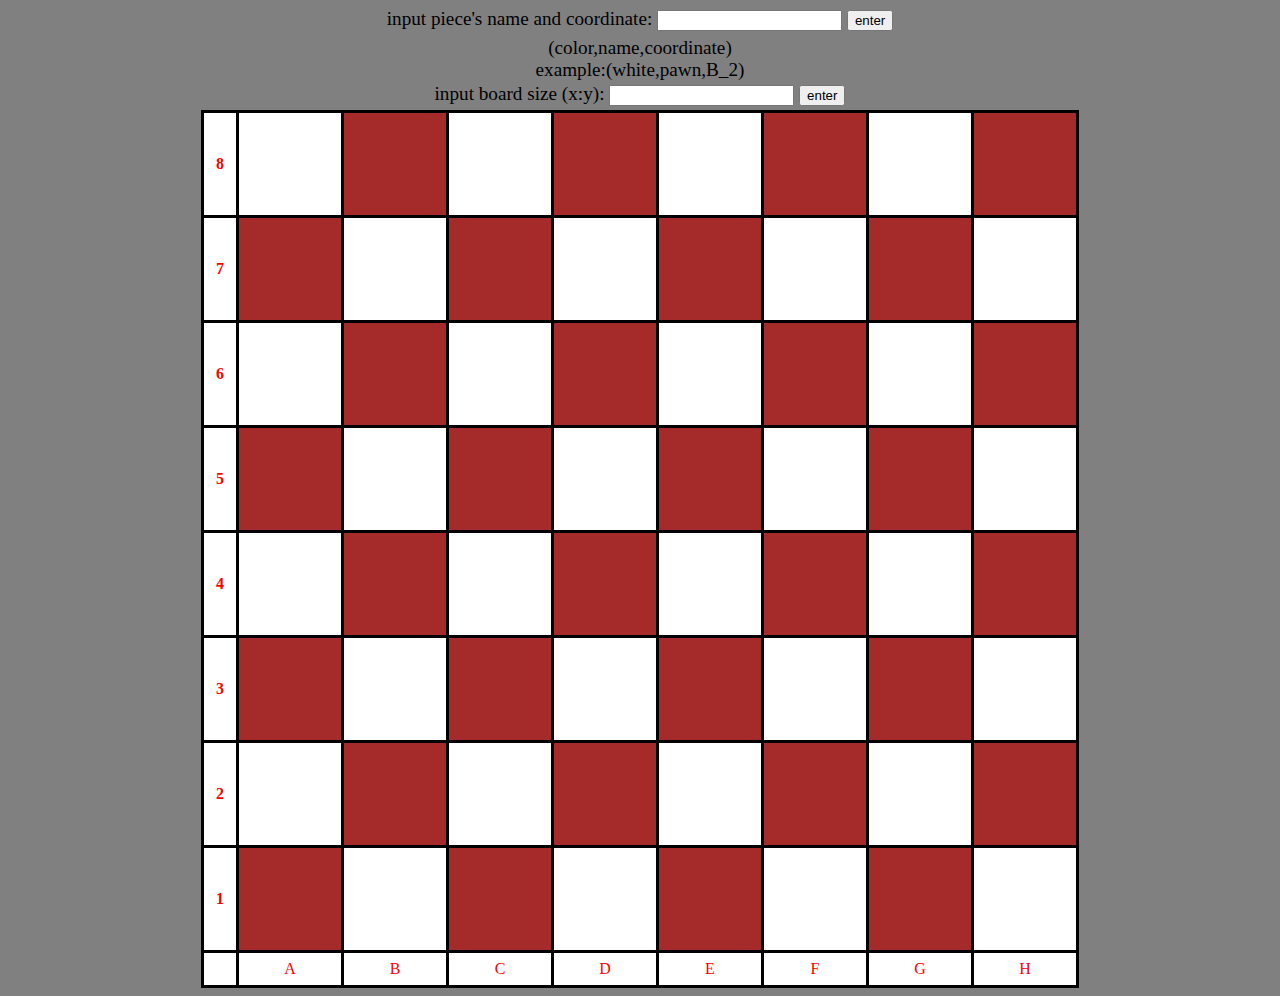
==== index.html @ dbb922a7 "big change" ====
<!DOCTYPE html>
<html>
    <head>
        <meta charset="UTF-8">
        <title>classes</title>
        <script src="https://ajax.googleapis.com/ajax/libs/jquery/3.5.1/jquery.min.js"></script>
        <link rel="stylesheet" href="./content/styles/style.css">
    </head>
    <body>
        <div id="coordinate">
            <p id="show"></p>   
        </div>
        <div id="main">
            <label for="piece">input piece's name and coordinate:</label>
            <input type="text" id="piece">
            <button id="enter">enter</button>
            <p class="text">(color,name,coordinate)<br>example:(white,pawn,B_2)</p>
            <label for="piece">input board size (x:y):</label>
            <input type="text" id="board">
            <button id="size">enter</button>
        </div>
        <div id="table_div"></div>
        <script src="./content/scripts/constant.js"></script>
        <script src="./content/scripts/createBoard.js"></script>
        <script src="./content/scripts/chessBoardController.js"></script>
        <script src="./content/scripts/chessBoardModel.js"></script>
        <script src="./content/scripts/chessBoardView.js"></script>
    </body>
</html>
---- content/styles/style.css ----
body {
    background-color:grey;
}
input {
margin-bottom: 4px;
}
.text{
    margin-top: 2px;
    margin-bottom: 2px;
}
table{
    border-collapse: collapse;
    margin-left: auto;
    margin-right: auto;
}
.tray{
    border-collapse: collapse;
    border: 3px solid;
    width: 100px;
    height: 100px;
        
}
.brown{
    background-color:brown;
}
.white{
    background-color:white;
}
img{
    margin:auto;
    display: block;
    width: 90px;
    height: 90px;
    text-align: center;
}
.letters{
    background-color:white;
    border-collapse: collapse;
    border: 3px solid;
    width: 30px;
    height: 30px;
    text-align: center;
    color:red;
    border-color: black;
}
.numbers{
    background-color:white;
    border-collapse: collapse;
    border: 3px solid;
    width: 30px;
    height: 30px;
    text-align: center;
    color:red;
    border-color: black;
}
#main{
    text-align: center;
    font-size: larger;
}
#coordinate{
    width: 400px;
    height: 600px;
    position: absolute;
    margin-top: 120px;
    margin-left: 120px;
}
#show{
    font-size: larger;
    color: white;
}
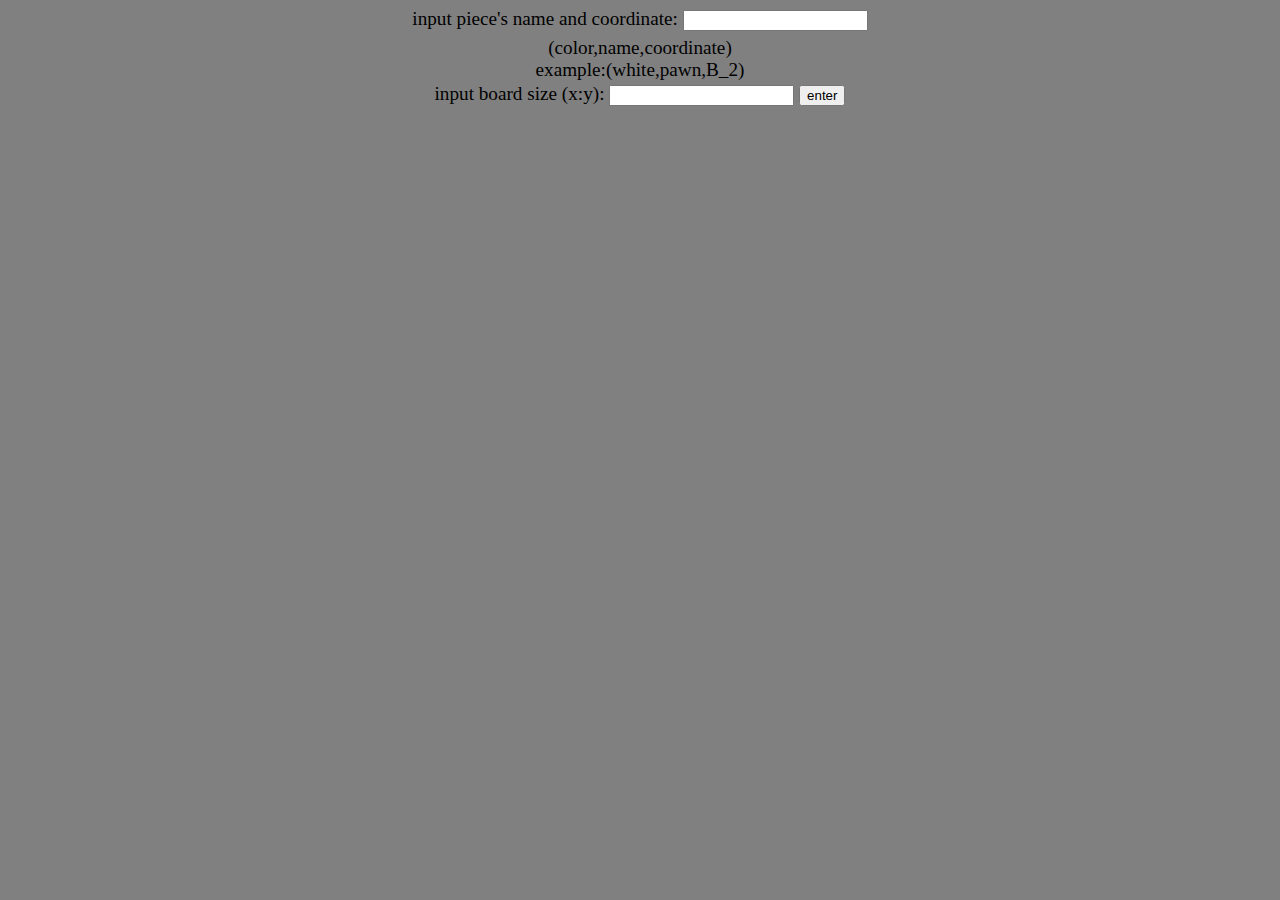
==== commit 0f3aa885: "change" ====
--- a/index.html
+++ b/index.html
@@ -1,6 +1,7 @@
 <!DOCTYPE html>
 <html>
     <head>
+        <meta name="viewport" content="width=device-width, initial-scale=1.0"> 
         <meta charset="UTF-8">
         <title>classes</title>
         <script src="https://ajax.googleapis.com/ajax/libs/jquery/3.5.1/jquery.min.js"></script>
@@ -13,14 +14,14 @@
         <div id="main">
             <label for="piece">input piece's name and coordinate:</label>
             <input type="text" id="piece">
-            <button id="enter">enter</button>
             <p class="text">(color,name,coordinate)<br>example:(white,pawn,B_2)</p>
             <label for="piece">input board size (x:y):</label>
             <input type="text" id="board">
             <button id="size">enter</button>
         </div>
-        <div id="table_div"></div>
+        <center><div id="table_div"></div></center>
         <script src="./content/scripts/constant.js"></script>
+        <script src="./content/scripts/chessGameView.js"></script>
         <script src="./content/scripts/createBoard.js"></script>
         <script src="./content/scripts/chessBoardController.js"></script>
         <script src="./content/scripts/chessBoardModel.js"></script>
--- a/content/styles/style.css
+++ b/content/styles/style.css
@@ -10,15 +10,13 @@
 }
 table{
     border-collapse: collapse;
-    margin-left: auto;
-    margin-right: auto;
+
 }
 .tray{
     border-collapse: collapse;
     border: 3px solid;
     width: 100px;
     height: 100px;
-        
 }
 .brown{
     background-color:brown;
@@ -29,8 +27,8 @@
 img{
     margin:auto;
     display: block;
-    width: 90px;
-    height: 90px;
+    width: 85px;
+    height: 85px;
     text-align: center;
 }
 .letters{
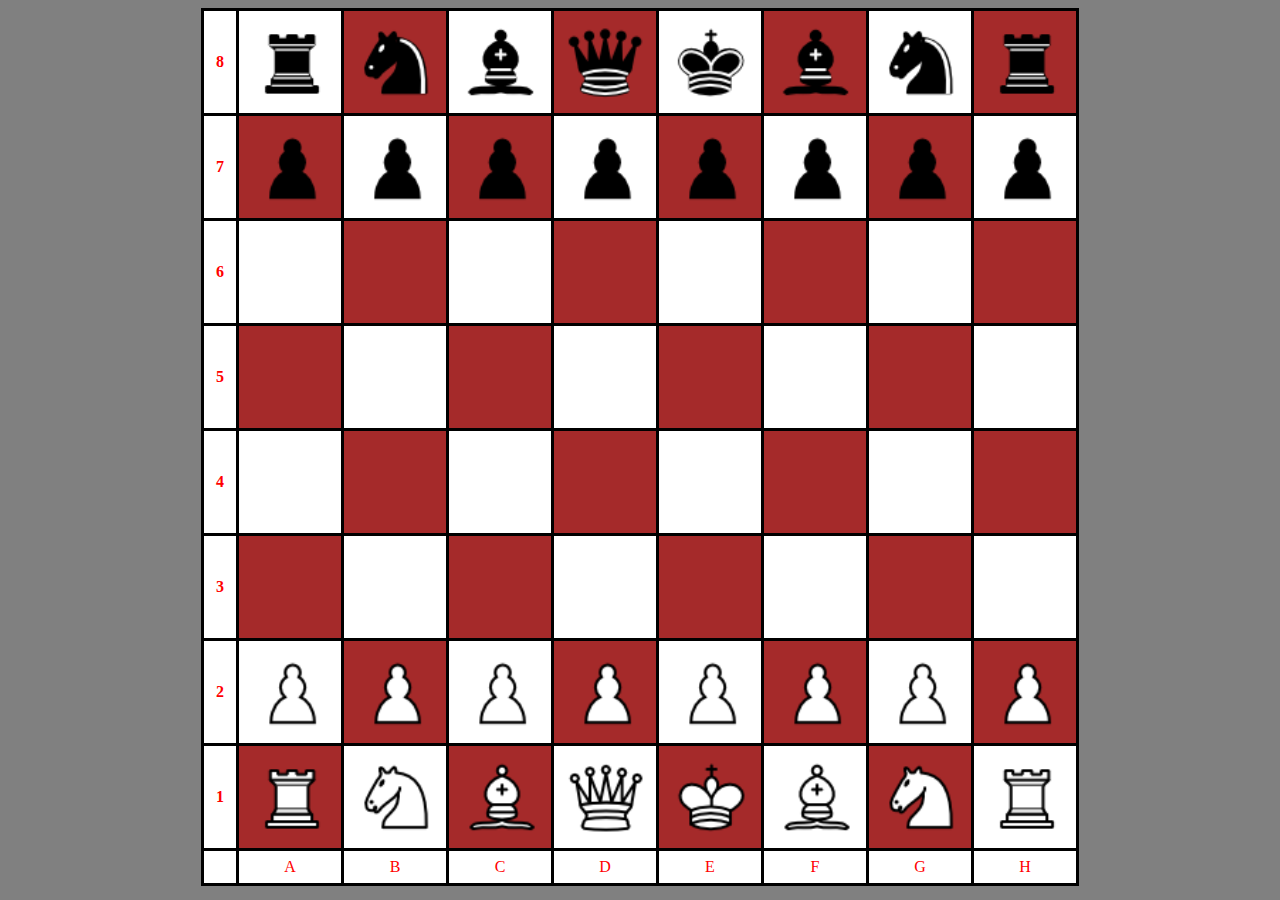
==== commit 9564317d: "change" ====
--- a/index.html
+++ b/index.html
@@ -8,19 +8,10 @@
         <link rel="stylesheet" href="./content/styles/style.css">
     </head>
     <body>
-        <div id="coordinate">
-            <p id="show"></p>   
-        </div>
-        <div id="main">
-            <label for="piece">input piece's name and coordinate:</label>
-            <input type="text" id="piece">
-            <p class="text">(color,name,coordinate)<br>example:(white,pawn,B_2)</p>
-            <label for="piece">input board size (x:y):</label>
-            <input type="text" id="board">
-            <button id="size">enter</button>
-        </div>
         <center><div id="table_div"></div></center>
         <script src="./content/scripts/constant.js"></script>
+        <script src="./content/scripts/json.js"></script>
+        <script src="./content/scripts/chessBoardStartingPosition.js"></script>
         <script src="./content/scripts/chessGameView.js"></script>
         <script src="./content/scripts/createBoard.js"></script>
         <script src="./content/scripts/chessBoardController.js"></script>
--- a/content/styles/style.css
+++ b/content/styles/style.css
@@ -65,4 +65,4 @@
 #show{
     font-size: larger;
     color: white;
-}+}
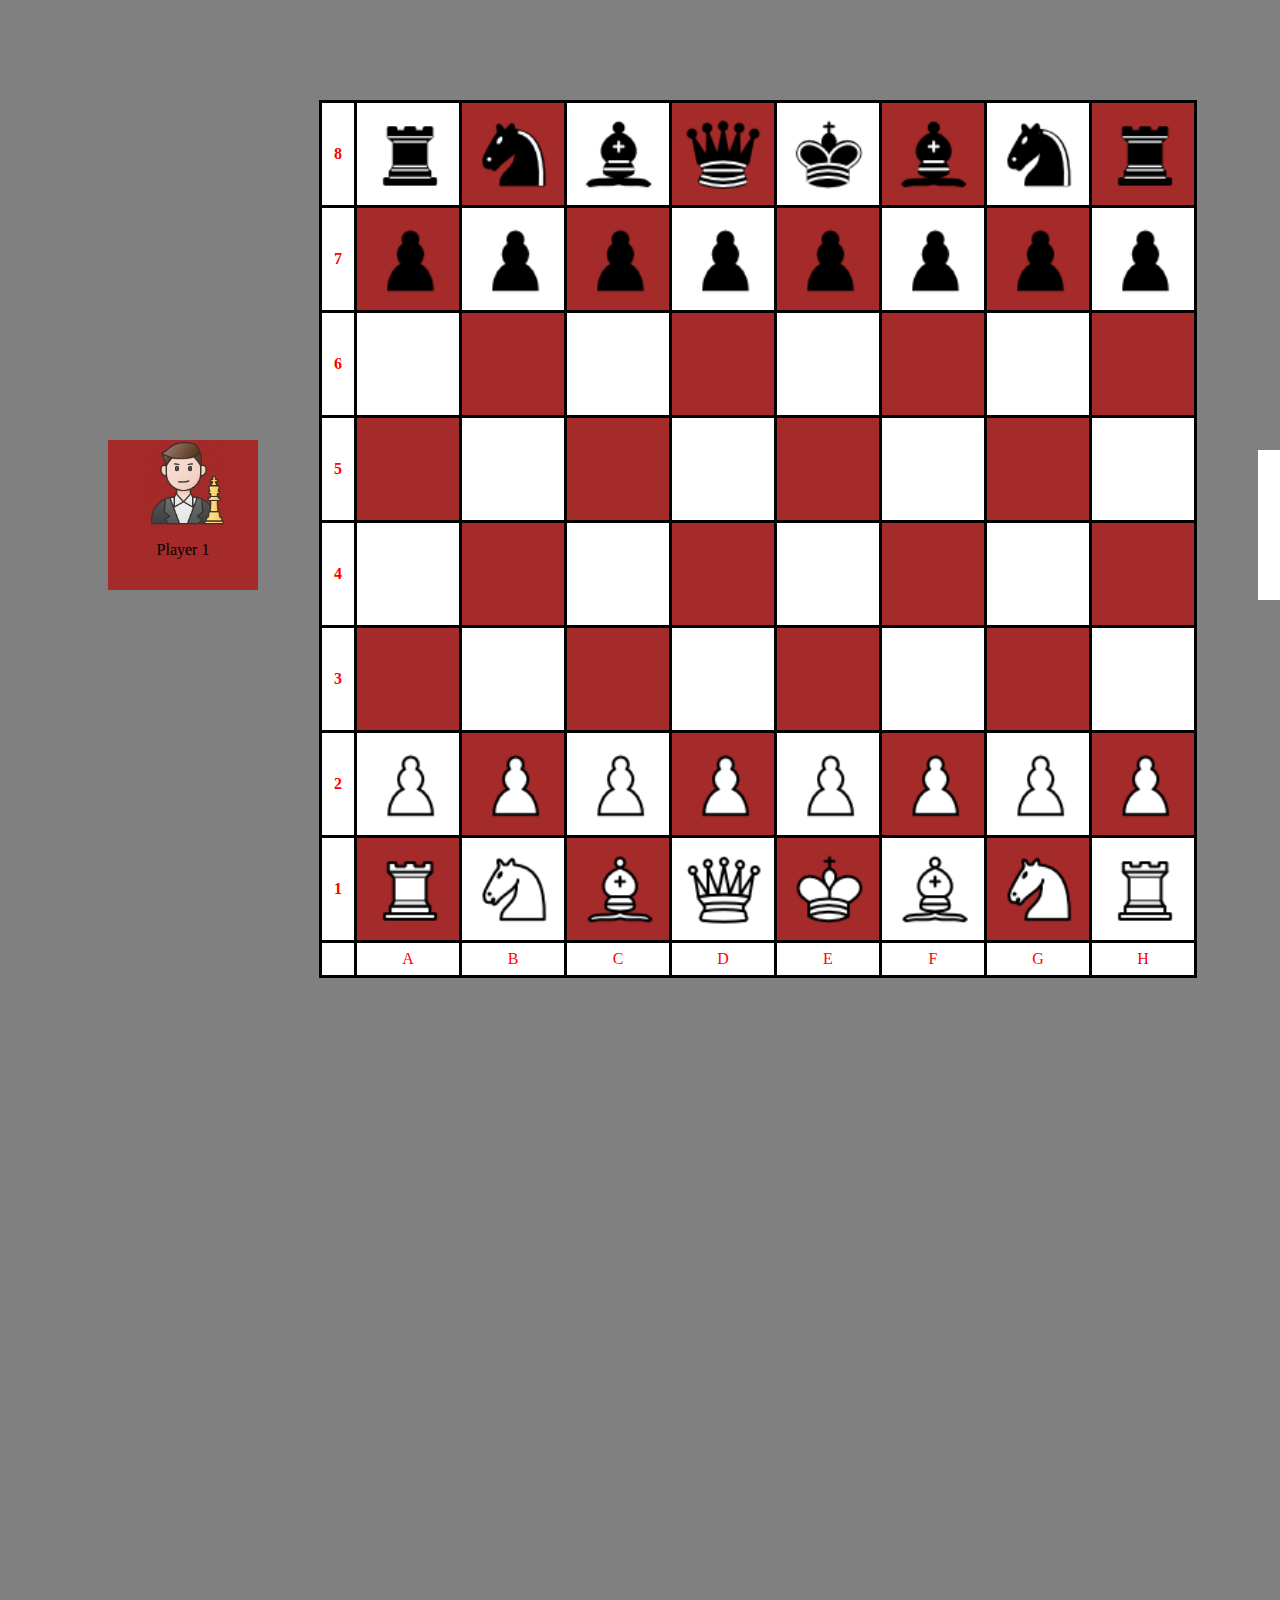
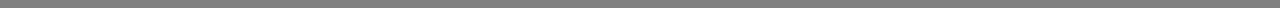
==== commit 01c6f7ab: "change" ====
--- a/index.html
+++ b/index.html
@@ -8,11 +8,26 @@
         <link rel="stylesheet" href="./content/styles/style.css">
     </head>
     <body>
-        <center><div id="table_div"></div></center>
+        <center>
+            <div id="page">
+                <div id="player1">
+                    <center>
+                        <img src="./content/images/player.png">
+                        <p class="names">Player 1</p>
+                    </center>
+                </div>
+                <div id="player2">
+                    <center>
+                        <img src="./content/images/player.png">
+                        <p class="names">Player 2</p>
+                    </center>
+                </div>
+                <center><div id="table_div"></div></center>
+            </div>
+        </center>
         <script src="./content/scripts/constant.js"></script>
         <script src="./content/scripts/json.js"></script>
         <script src="./content/scripts/chessBoardStartingPosition.js"></script>
-        <script src="./content/scripts/chessGameView.js"></script>
         <script src="./content/scripts/createBoard.js"></script>
         <script src="./content/scripts/chessBoardController.js"></script>
         <script src="./content/scripts/chessBoardModel.js"></script>
--- a/content/styles/style.css
+++ b/content/styles/style.css
@@ -66,3 +66,8 @@
     font-size: larger;
     color: white;
 }
+#table_div {
+    width: 1000px;
+    height: 1000px;
+    margin-top: 100px;
+}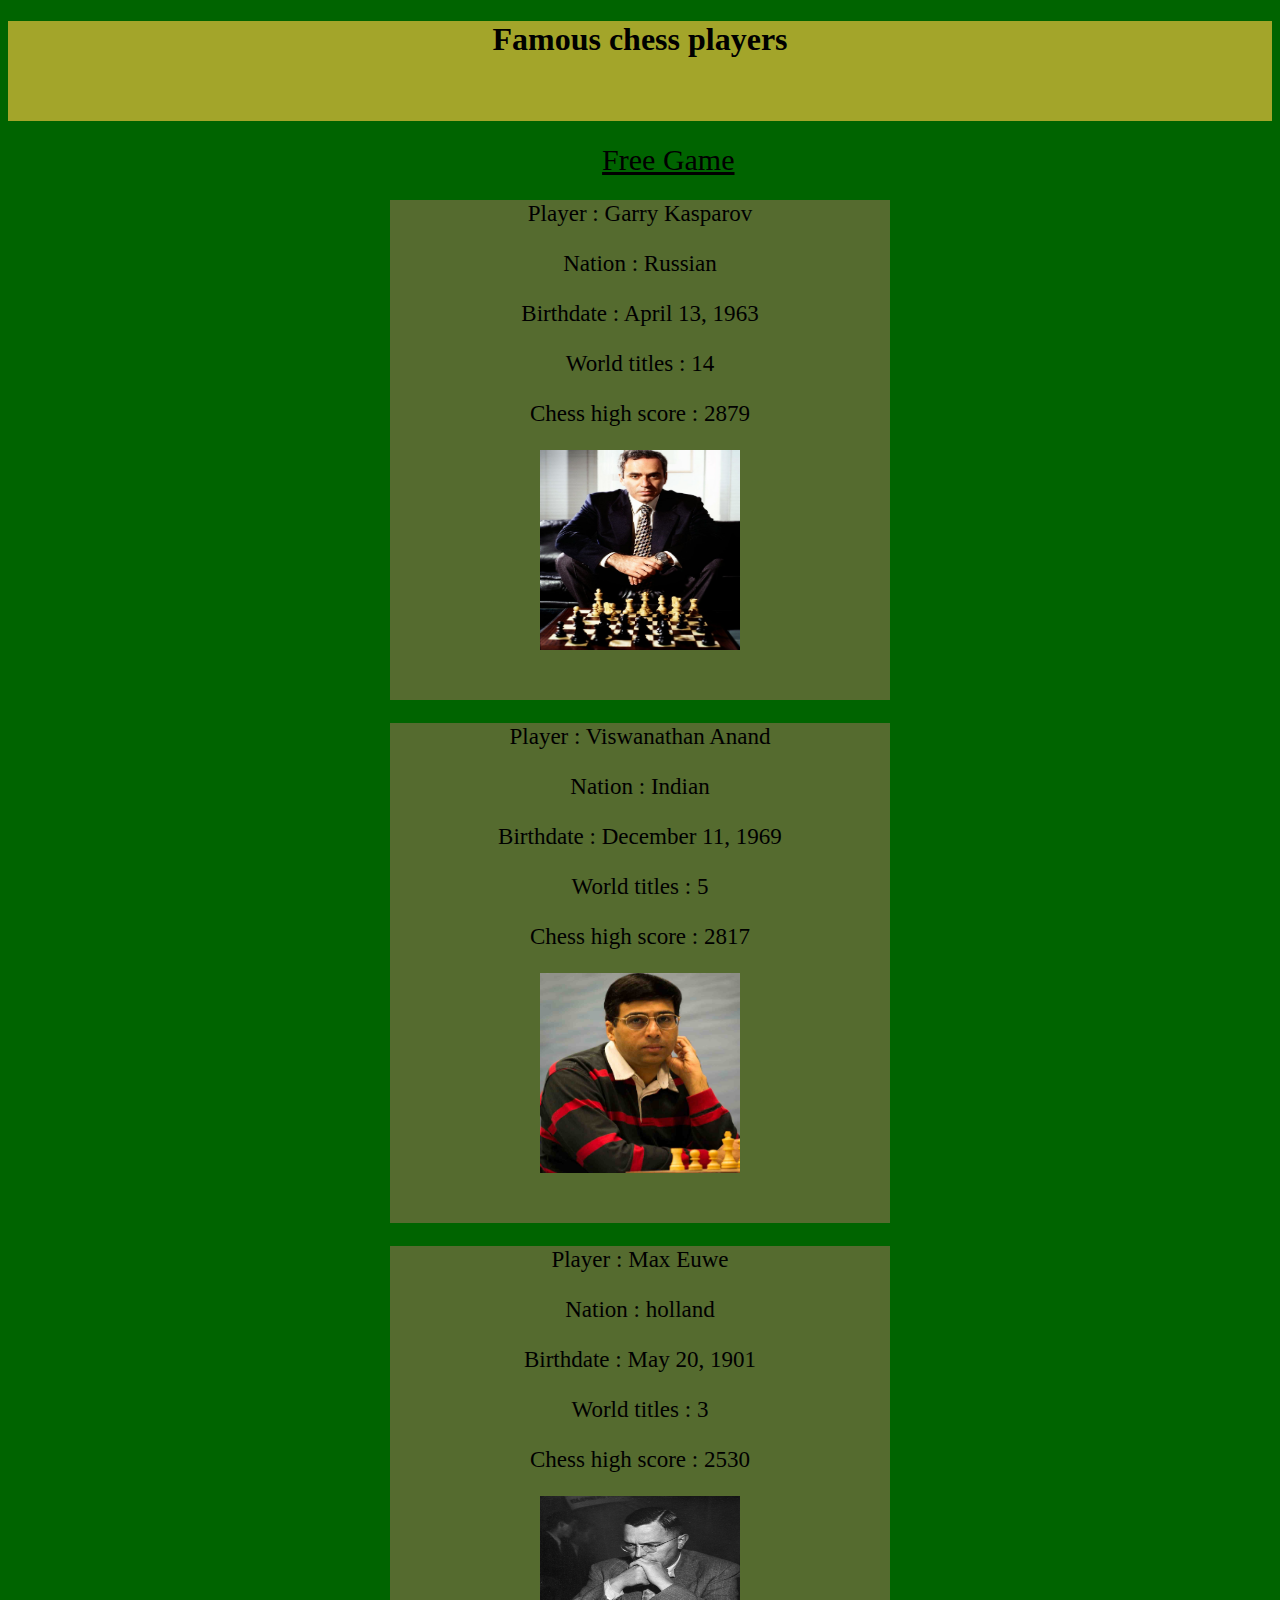
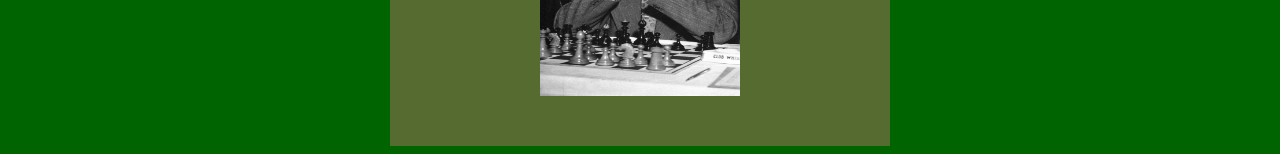
==== commit 8a513c1a: "bigChange" ====
--- a/index.html
+++ b/index.html
@@ -1,36 +1,17 @@
 <!DOCTYPE html>
-<html>
-    <head>
-        <meta name="viewport" content="width=device-width, initial-scale=1.0"> 
-        <meta charset="UTF-8">
-        <title>classes</title>
-        <script src="https://ajax.googleapis.com/ajax/libs/jquery/3.5.1/jquery.min.js"></script>
-        <link rel="stylesheet" href="./content/styles/style.css">
-    </head>
-    <body>
-        <center>
-            <div id="page">
-                <div id="player1">
-                    <center>
-                        <img src="./content/images/player.png">
-                        <p class="names">Player 1</p>
-                    </center>
-                </div>
-                <div id="player2">
-                    <center>
-                        <img src="./content/images/player.png">
-                        <p class="names">Player 2</p>
-                    </center>
-                </div>
-                <center><div id="table_div"></div></center>
-            </div>
-        </center>
-        <script src="./content/scripts/constant.js"></script>
-        <script src="./content/scripts/json.js"></script>
-        <script src="./content/scripts/chessBoardStartingPosition.js"></script>
-        <script src="./content/scripts/createBoard.js"></script>
-        <script src="./content/scripts/chessBoardController.js"></script>
-        <script src="./content/scripts/chessBoardModel.js"></script>
-        <script src="./content/scripts/chessBoardView.js"></script>
-    </body>
-</html>+<head>
+    <title>chess players</title>
+    <meta charset="UTF-8">
+    <script src="https://ajax.googleapis.com/ajax/libs/jquery/3.5.1/jquery.min.js"></script>
+    <link rel="stylesheet" href="./content/styles/indexstyle.css">
+</head>
+<body>
+    <h1>Famous chess players</h1>
+    <a id="freegame" target="_blank" href="./content/games/freeGame.html">Free Game</a>
+    <a target="_blank"><div id="player1"></div></a>
+    <a target="_blank"><div id="player2"></div></a>
+    <a target="_blank"><div id="player3"></div></a>
+    <script src="./content/scripts/json.js"></script>
+    <script src="./content/scripts/constant.js"></script>
+    <script src="./content/scripts/playersInfo.js"></script>
+</body>--- a/content/styles/indexstyle.css
+++ b/content/styles/indexstyle.css
@@ -0,0 +1,36 @@
+body{
+    background-color: darkgreen;
+}
+h1 {
+    background-color: rgb(163, 165, 42);
+    height: 100px;
+    text-align: center;
+    color: black;
+}
+div {
+    background-color:darkolivegreen;
+    margin-left: auto;
+    margin-right: auto;
+    text-align: center;
+    width: 500px;
+    height: 500px;
+}
+img { 
+    width: 200px;
+    height: 200px;
+}
+.link{
+    text-decoration: none;
+    color: black;
+    font-size: larger;
+}
+p {
+    color: black;
+    font-size: larger;
+}
+#freegame{
+    text-align: center;
+    color: black;
+    font-size: 30px;
+    margin-left: 47% ;
+}
